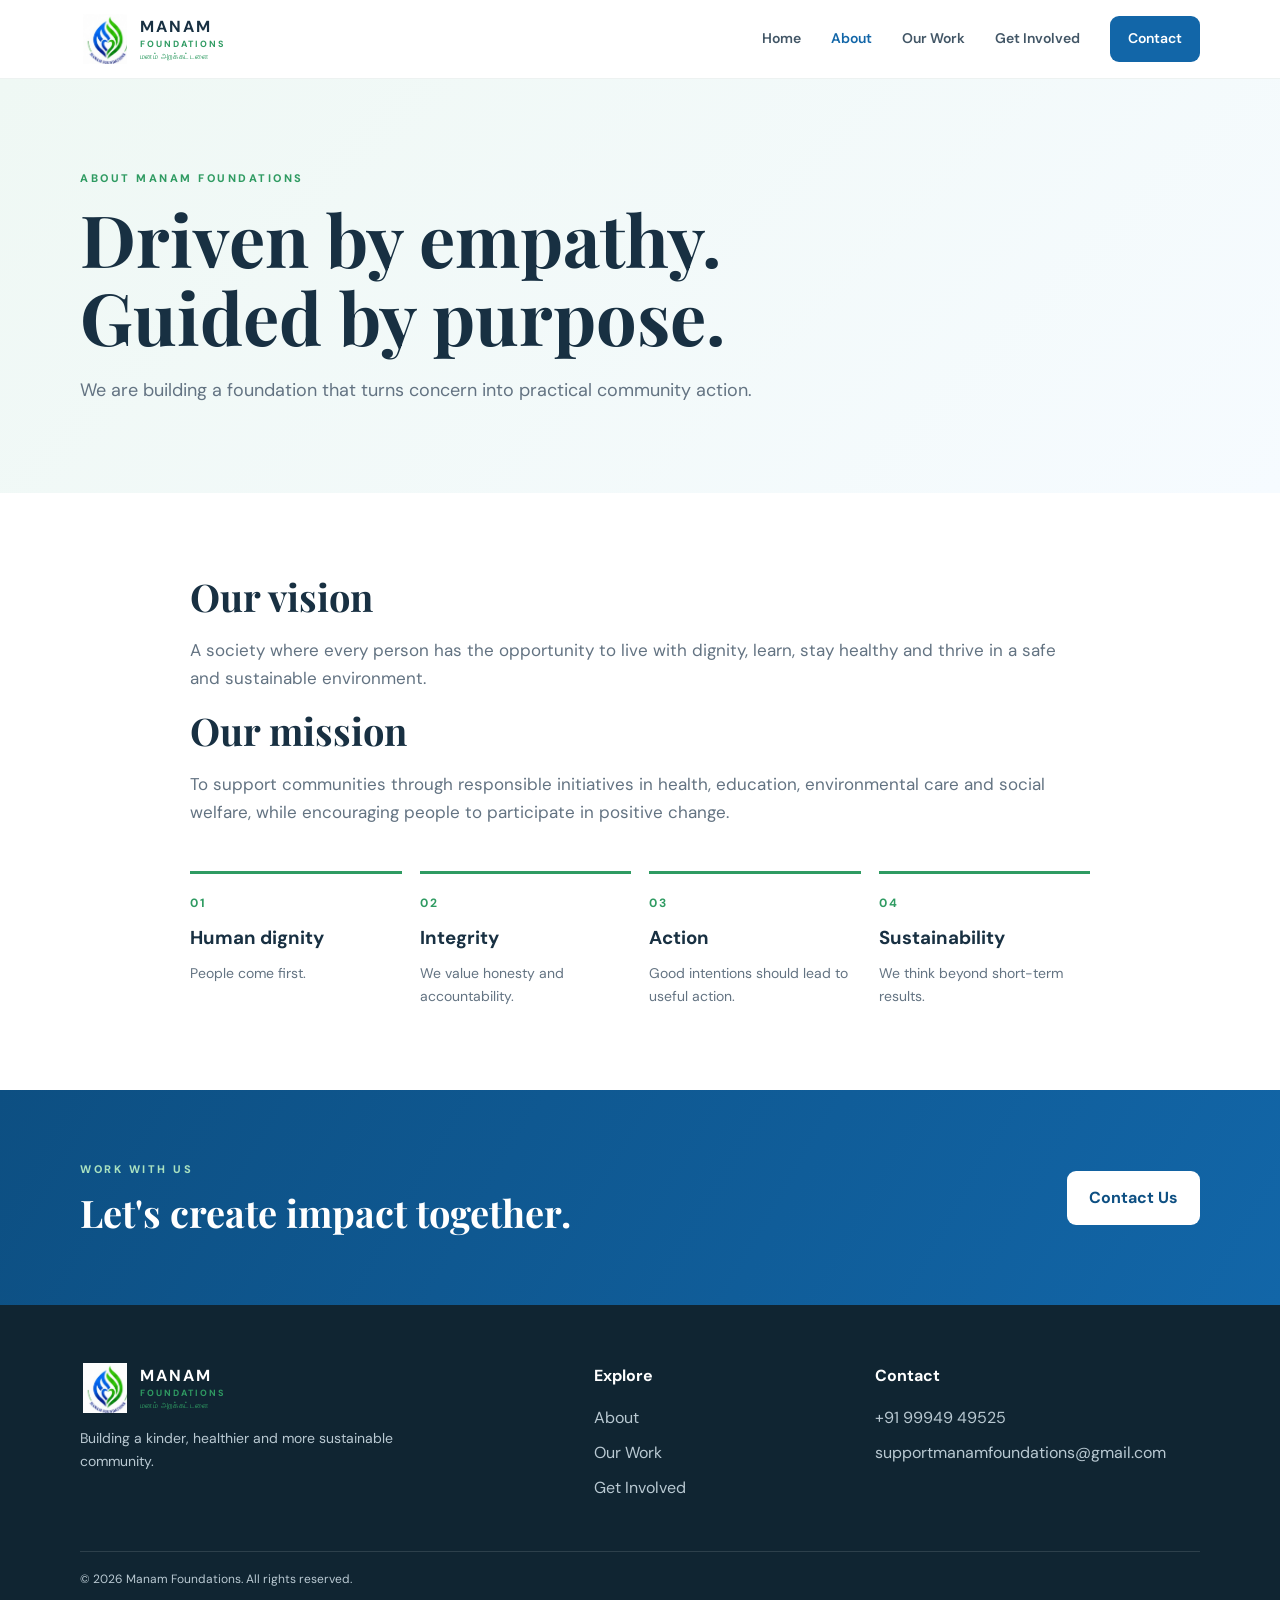
==== about.html @ e101f3ff "Add files via upload" ====
<!doctype html>
<html lang="en"><head><meta charset="utf-8"><meta name="viewport" content="width=device-width,initial-scale=1"><title>About | Manam Foundations</title><link rel="icon" href="manam-logo.png"><link rel="stylesheet" href="style.css"></head>
<body>
<header class="site-header"><div class="container nav-wrap"><a class="brand" href="index.html"><img src="manam-logo.png"><span><b>MANAM</b><small>FOUNDATIONS</small><em>மனம் அறக்கட்டளை</em></span></a><button class="menu-btn" aria-label="Open menu">☰</button><nav><a href="index.html">Home</a><a class="active" href="about.html">About</a><a href="programs.html">Our Work</a><a href="get-involved.html">Get Involved</a><a href="contact.html" class="nav-cta">Contact</a></nav></div></header>
<main>
<section class="page-hero"><div class="container"><p class="eyebrow">ABOUT MANAM FOUNDATIONS</p><h1>Driven by empathy. Guided by purpose.</h1><p>We are building a foundation that turns concern into practical community action.</p></div></section>
<section class="content-section"><div class="container narrow"><h2>Our vision</h2><p>A society where every person has the opportunity to live with dignity, learn, stay healthy and thrive in a safe and sustainable environment.</p><h2>Our mission</h2><p>To support communities through responsible initiatives in health, education, environmental care and social welfare, while encouraging people to participate in positive change.</p><div class="values"><div><b>01</b><h3>Human dignity</h3><p>People come first.</p></div><div><b>02</b><h3>Integrity</h3><p>We value honesty and accountability.</p></div><div><b>03</b><h3>Action</h3><p>Good intentions should lead to useful action.</p></div><div><b>04</b><h3>Sustainability</h3><p>We think beyond short-term results.</p></div></div></div></section>
<section class="cta"><div class="container cta-inner"><div><p class="eyebrow">WORK WITH US</p><h2>Let's create impact together.</h2></div><a class="btn light" href="contact.html">Contact Us</a></div></section>
</main>
<footer class="footer"><div class="container footer-grid"><div><a class="brand footer-brand" href="index.html"><img src="manam-logo.png"><span><b>MANAM</b><small>FOUNDATIONS</small><em>மனம் அறக்கட்டளை</em></span></a><p>Building a kinder, healthier and more sustainable community.</p></div><div><h4>Explore</h4><a href="about.html">About</a><a href="programs.html">Our Work</a><a href="get-involved.html">Get Involved</a></div><div><h4>Contact</h4><a href="tel:+919994949525">+91 99949 49525</a><a href="mailto:supportmanamfoundations@gmail.com">supportmanamfoundations@gmail.com</a></div></div><div class="container copyright">© 2026 Manam Foundations. All rights reserved.</div></footer><script src="script.js"></script></body></html>
---- style.css ----
@import url('https://fonts.googleapis.com/css2?family=DM+Sans:wght@400;500;600;700&family=Playfair+Display:wght@600;700&display=swap');
:root{--blue:#1266a8;--blue2:#0d4f82;--green:#2f9b62;--ink:#183042;--muted:#637382;--soft:#f2f8f6;--line:#dce8e7;--white:#fff;--shadow:0 18px 50px rgba(18,58,82,.10)}
*{box-sizing:border-box}html{scroll-behavior:smooth}body{margin:0;font-family:"DM Sans",Arial,sans-serif;color:var(--ink);background:#fff;line-height:1.65}a{color:inherit;text-decoration:none}.container{width:min(1120px,92%);margin:auto}
.site-header{position:sticky;top:0;z-index:20;background:rgba(255,255,255,.96);backdrop-filter:blur(12px);border-bottom:1px solid #edf2f1}.nav-wrap{min-height:78px;display:flex;align-items:center;justify-content:space-between}.brand{display:flex;align-items:center;gap:10px}.brand img{width:50px;height:50px;object-fit:contain}.brand span{display:flex;flex-direction:column;line-height:1}.brand b{letter-spacing:2px;font-size:16px}.brand small{letter-spacing:2px;font-size:9px;color:var(--green);margin-top:5px;font-weight:700}.brand em{font-style:normal;font-size:8px;color:var(--green);margin-top:3px;letter-spacing:.4px}nav{display:flex;align-items:center;gap:30px;font-size:14px;font-weight:600}nav a{padding:8px 0;color:#425666}nav a:hover,nav a.active{color:var(--blue)}.nav-cta{background:var(--blue);color:white!important;padding:11px 18px;border-radius:9px}.menu-btn{display:none;border:0;background:none;font-size:25px}
.hero{padding:86px 0 76px;background:linear-gradient(135deg,#f1f9f7 0%,#f7fbff 55%,#fff 100%)}.hero-grid{display:grid;grid-template-columns:1.1fr .9fr;gap:70px;align-items:center}.eyebrow{font-size:11px;letter-spacing:2.5px;color:var(--green);font-weight:800;margin:0 0 13px}.hero h1,.page-hero h1{font-family:"Playfair Display",Georgia,serif;font-size:clamp(43px,6vw,72px);line-height:1.08;margin:0 0 20px}.hero h1 span{color:var(--blue)}.hero-copy{font-size:18px;color:var(--muted);max-width:650px}.actions{display:flex;gap:13px;margin-top:30px;flex-wrap:wrap}.btn{display:inline-flex;align-items:center;justify-content:center;padding:13px 21px;border-radius:9px;font-weight:700;border:1px solid transparent}.btn.primary{background:var(--blue);color:white}.btn.secondary{background:white;border-color:var(--line);color:var(--ink)}.btn.light{background:white;color:var(--blue2)}
.hero-card{background:white;border-radius:28px;box-shadow:var(--shadow);padding:26px;transform:rotate(1.5deg)}.circle-art{height:355px;border-radius:22px;background:linear-gradient(160deg,#dff2e7,#dceefa);position:relative;overflow:hidden}.sun{position:absolute;width:100px;height:100px;border-radius:50%;background:#f7cf68;right:55px;top:45px}.leaf{position:absolute;width:100px;height:180px;border-radius:100% 0 100% 0;background:var(--green);transform:rotate(25deg);bottom:-30px}.leaf1{left:65px}.leaf2{left:170px;transform:rotate(60deg);background:#57ad7a}.person{position:absolute;width:70px;height:70px;border-radius:50%;background:var(--blue);bottom:95px}.person:after{content:"";position:absolute;width:100px;height:115px;background:var(--blue);border-radius:60px 60px 15px 15px;left:-15px;top:58px}.p1{left:85px}.p2{left:190px;background:var(--green)}.p2:after{background:var(--green)}.p3{left:295px;background:#f0a75c}.p3:after{background:#f0a75c}.hero-note{padding:20px 5px 0;font-size:16px}.hero-note b{font-size:20px}
.impact{padding:92px 0}.section-head{margin-bottom:38px}.centered{text-align:center}.section-head h2,.split h2,.content-section h2,.cta h2{font-family:"Playfair Display",Georgia,serif;font-size:38px;line-height:1.15;margin:0 0 12px}.section-head p{color:var(--muted)}.cards{display:grid;gap:20px}.cards.four{grid-template-columns:repeat(4,1fr)}.cards.two{grid-template-columns:repeat(2,1fr)}.cards.three{grid-template-columns:repeat(3,1fr)}.card,.work-card{border:1px solid var(--line);border-radius:16px;padding:28px;background:white;transition:.2s}.card:hover,.work-card:hover{transform:translateY(-4px);box-shadow:var(--shadow)}.icon{font-size:26px;color:var(--green);margin-bottom:18px}.card h3{margin:0 0 8px;font-size:20px}.card p,.work-card p{color:var(--muted);font-size:14px}.split{background:var(--soft);padding:90px 0}.split-grid{display:grid;grid-template-columns:1fr 1fr;gap:70px;align-items:center}.photo-placeholder{height:470px;border-radius:24px;background:linear-gradient(145deg,#0d5c89,#2f9b62);position:relative;overflow:hidden}.photo-placeholder:before{content:"";position:absolute;width:330px;height:330px;border:1px solid rgba(255,255,255,.25);border-radius:50%;left:-80px;bottom:-80px}.photo-overlay{position:absolute;left:35px;bottom:35px;color:white;display:flex;flex-direction:column}.photo-overlay span{letter-spacing:4px;font-size:13px}.photo-overlay b{font-family:"Playfair Display";font-size:29px;max-width:300px}.check-list{list-style:none;padding:0;margin:25px 0}.check-list li{margin:12px 0}.check-list li:before{content:"✓";color:var(--green);font-weight:800;margin-right:10px}.text-link{color:var(--blue);font-weight:800;font-size:14px}.cta{padding:70px 0;background:linear-gradient(120deg,var(--blue2),var(--blue));color:white}.cta .eyebrow{color:#a9e1c0}.cta-inner{display:flex;align-items:center;justify-content:space-between;gap:30px}.cta h2{max-width:720px;margin:0}.footer{background:#102532;color:#b9c9d2;padding:58px 0 20px}.footer-grid{display:grid;grid-template-columns:2fr 1fr 1.4fr;gap:50px}.footer h4{color:white;margin:0 0 15px}.footer-grid>div>a:not(.brand){display:block;margin:9px 0}.footer-brand{color:white}.footer p{max-width:330px;font-size:14px}.copyright{border-top:1px solid rgba(255,255,255,.12);margin-top:40px;padding-top:18px;font-size:12px}
.page-hero{padding:90px 0 70px;background:linear-gradient(135deg,#eff8f4,#f6fbff)}.page-hero h1{max-width:820px}.page-hero p:last-child{color:var(--muted);font-size:18px;max-width:700px}.content-section{padding:82px 0}.narrow{max-width:900px}.narrow>p{color:var(--muted);font-size:17px}.values{display:grid;grid-template-columns:repeat(4,1fr);gap:18px;margin-top:45px}.values div{border-top:3px solid var(--green);padding-top:15px}.values b,.work-card>span{color:var(--green);font-size:12px;letter-spacing:2px}.values h3{margin:8px 0}.values p{margin:0;color:var(--muted);font-size:14px}.work-card{padding:34px}.work-card h2{font-family:"Playfair Display";font-size:29px;margin:10px 0}.work-card ul{padding-left:18px;color:var(--muted);font-size:14px}.big{min-height:280px}.contact-grid{display:grid;grid-template-columns:1fr 1fr;gap:70px}.contact-item{padding:18px 0;border-bottom:1px solid var(--line);display:flex;flex-direction:column}.contact-item b{font-size:12px;letter-spacing:1.5px;color:var(--green);text-transform:uppercase}.contact-form{border:1px solid var(--line);border-radius:18px;padding:28px;box-shadow:var(--shadow)}label{display:block;font-size:13px;font-weight:700;margin-bottom:17px}input,textarea{display:block;width:100%;margin-top:7px;padding:12px;border:1px solid #ccdadd;border-radius:8px;font:inherit}textarea{resize:vertical}.contact-form small{display:block;color:var(--muted);margin-top:12px;font-size:11px}
@media(max-width:850px){nav{gap:15px}.hero-grid,.split-grid,.contact-grid{grid-template-columns:1fr}.hero{padding-top:55px}.hero-card{max-width:600px;margin:auto}.cards.four{grid-template-columns:repeat(2,1fr)}.values{grid-template-columns:repeat(2,1fr)}.footer-grid{grid-template-columns:1fr 1fr}.cta-inner{align-items:flex-start;flex-direction:column}}
@media(max-width:650px){.menu-btn{display:block}nav{display:none;position:absolute;left:4%;right:4%;top:70px;background:white;padding:15px;border:1px solid var(--line);border-radius:12px;box-shadow:var(--shadow);flex-direction:column;align-items:stretch;gap:3px}nav.open{display:flex}nav a{padding:11px 12px}.cards.four,.cards.two,.cards.three,.values{grid-template-columns:1fr}.hero h1,.page-hero h1{font-size:43px}.hero-copy{font-size:16px}.circle-art{height:290px}.p3{left:230px}.p2{left:150px}.p1{left:70px}.photo-placeholder{height:330px}.footer-grid{grid-template-columns:1fr}.cta h2,.section-head h2,.split h2,.content-section h2{font-size:31px}}
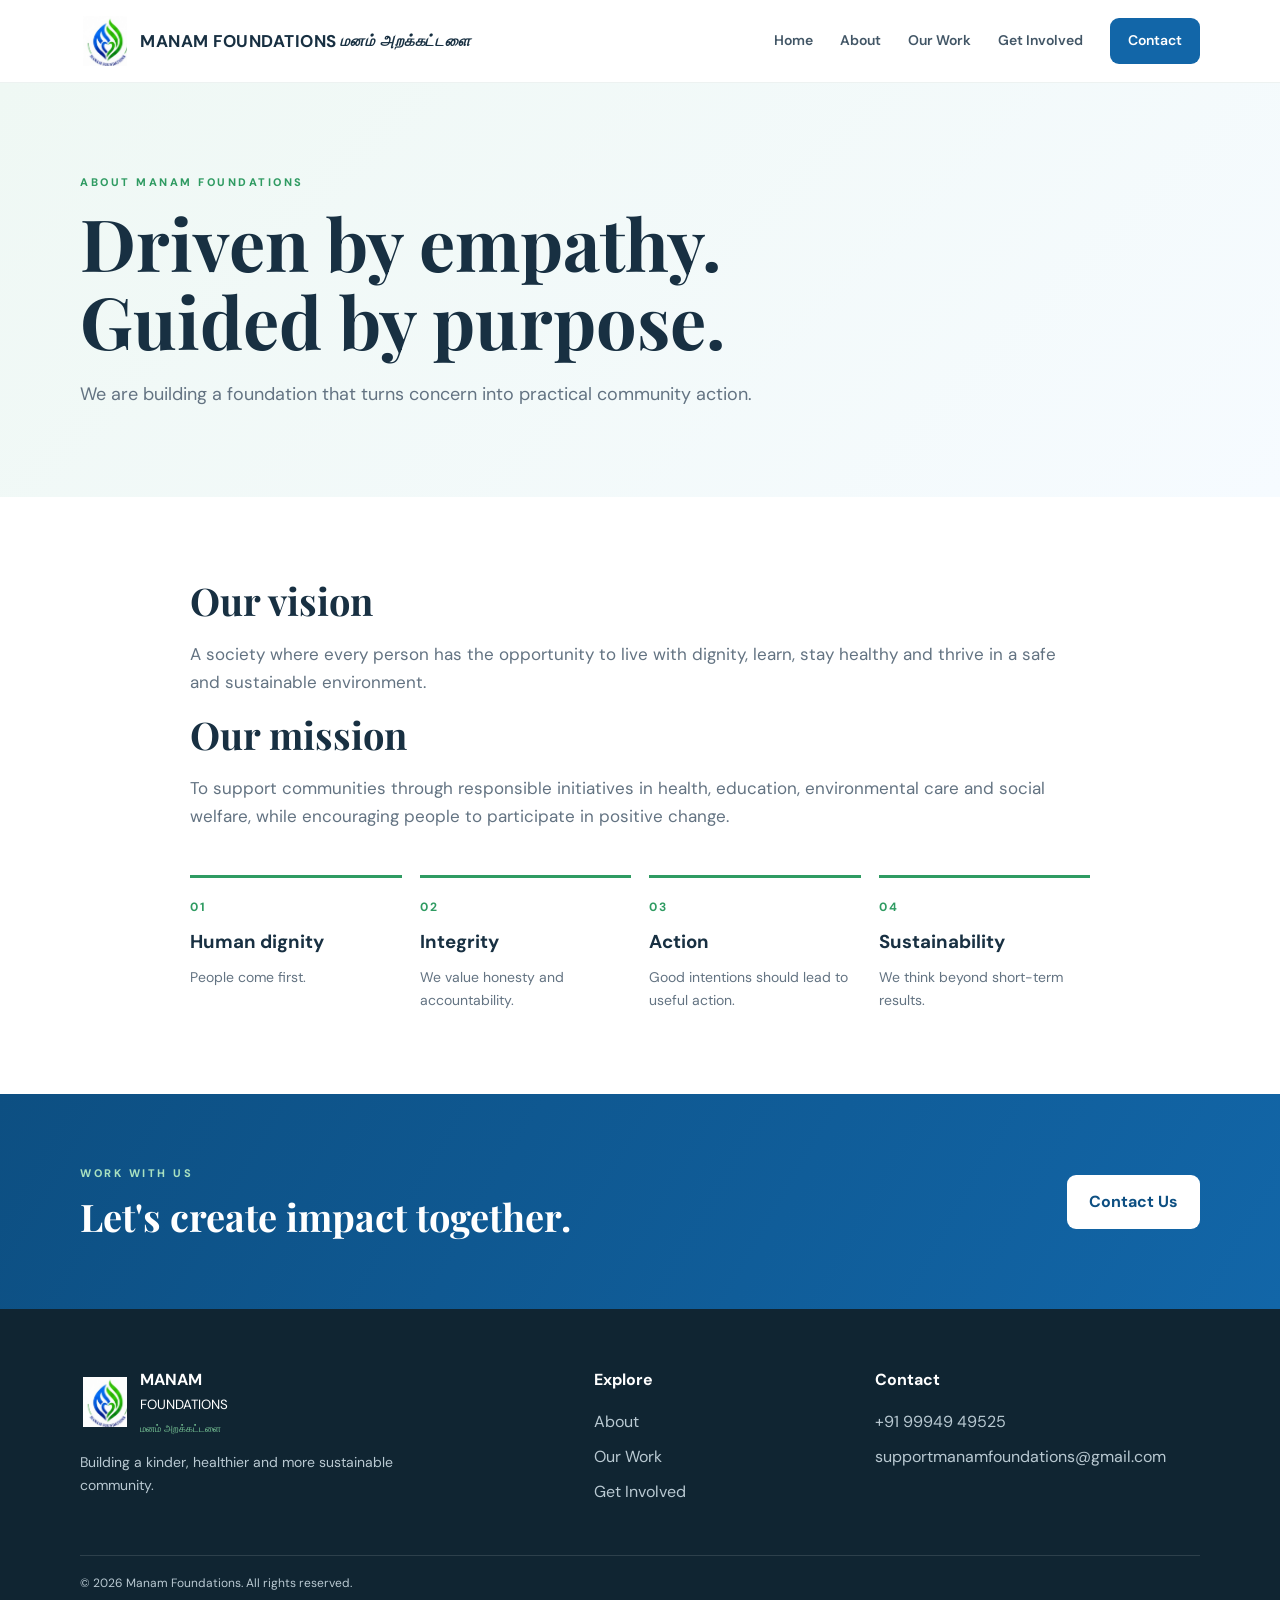
==== commit 22520fab: "Add files via upload" ====
--- a/about.html
+++ b/about.html
@@ -1,7 +1,29 @@
 <!doctype html>
 <html lang="en"><head><meta charset="utf-8"><meta name="viewport" content="width=device-width,initial-scale=1"><title>About | Manam Foundations</title><link rel="icon" href="manam-logo.png"><link rel="stylesheet" href="style.css"></head>
-<body>
-<header class="site-header"><div class="container nav-wrap"><a class="brand" href="index.html"><img src="manam-logo.png"><span><b>MANAM</b><small>FOUNDATIONS</small><em>மனம் அறக்கட்டளை</em></span></a><button class="menu-btn" aria-label="Open menu">☰</button><nav><a href="index.html">Home</a><a class="active" href="about.html">About</a><a href="programs.html">Our Work</a><a href="get-involved.html">Get Involved</a><a href="contact.html" class="nav-cta">Contact</a></nav></div></header>
+<body class="inner-page">
+<header class="site-header inner-header">
+  <div class="container nav-wrap">
+    <button class="menu-btn" type="button" aria-label="Open menu" aria-expanded="false">
+      <span></span><span></span><span></span>
+    </button>
+
+    <a class="brand" href="index.html" aria-label="Manam Foundations home">
+      <img src="manam-logo.png" alt="Manam Foundations logo">
+      <span class="brand-copy">
+        <strong>MANAM FOUNDATIONS</strong>
+        <em>மனம் அறக்கட்டளை</em>
+      </span>
+    </a>
+
+    <nav id="nav" aria-label="Main navigation">
+      <a href="index.html">Home</a>
+      <a href="about.html">About</a>
+      <a href="programs.html">Our Work</a>
+      <a href="get-involved.html">Get Involved</a>
+      <a href="contact.html" class="nav-cta">Contact</a>
+    </nav>
+  </div>
+</header>
 <main>
 <section class="page-hero"><div class="container"><p class="eyebrow">ABOUT MANAM FOUNDATIONS</p><h1>Driven by empathy. Guided by purpose.</h1><p>We are building a foundation that turns concern into practical community action.</p></div></section>
 <section class="content-section"><div class="container narrow"><h2>Our vision</h2><p>A society where every person has the opportunity to live with dignity, learn, stay healthy and thrive in a safe and sustainable environment.</p><h2>Our mission</h2><p>To support communities through responsible initiatives in health, education, environmental care and social welfare, while encouraging people to participate in positive change.</p><div class="values"><div><b>01</b><h3>Human dignity</h3><p>People come first.</p></div><div><b>02</b><h3>Integrity</h3><p>We value honesty and accountability.</p></div><div><b>03</b><h3>Action</h3><p>Good intentions should lead to useful action.</p></div><div><b>04</b><h3>Sustainability</h3><p>We think beyond short-term results.</p></div></div></div></section>
--- a/style.css
+++ b/style.css
@@ -1,10 +1,1087 @@
-@import url('https://fonts.googleapis.com/css2?family=DM+Sans:wght@400;500;600;700&family=Playfair+Display:wght@600;700&display=swap');
-:root{--blue:#1266a8;--blue2:#0d4f82;--green:#2f9b62;--ink:#183042;--muted:#637382;--soft:#f2f8f6;--line:#dce8e7;--white:#fff;--shadow:0 18px 50px rgba(18,58,82,.10)}
-*{box-sizing:border-box}html{scroll-behavior:smooth}body{margin:0;font-family:"DM Sans",Arial,sans-serif;color:var(--ink);background:#fff;line-height:1.65}a{color:inherit;text-decoration:none}.container{width:min(1120px,92%);margin:auto}
-.site-header{position:sticky;top:0;z-index:20;background:rgba(255,255,255,.96);backdrop-filter:blur(12px);border-bottom:1px solid #edf2f1}.nav-wrap{min-height:78px;display:flex;align-items:center;justify-content:space-between}.brand{display:flex;align-items:center;gap:10px}.brand img{width:50px;height:50px;object-fit:contain}.brand span{display:flex;flex-direction:column;line-height:1}.brand b{letter-spacing:2px;font-size:16px}.brand small{letter-spacing:2px;font-size:9px;color:var(--green);margin-top:5px;font-weight:700}.brand em{font-style:normal;font-size:8px;color:var(--green);margin-top:3px;letter-spacing:.4px}nav{display:flex;align-items:center;gap:30px;font-size:14px;font-weight:600}nav a{padding:8px 0;color:#425666}nav a:hover,nav a.active{color:var(--blue)}.nav-cta{background:var(--blue);color:white!important;padding:11px 18px;border-radius:9px}.menu-btn{display:none;border:0;background:none;font-size:25px}
-.hero{padding:86px 0 76px;background:linear-gradient(135deg,#f1f9f7 0%,#f7fbff 55%,#fff 100%)}.hero-grid{display:grid;grid-template-columns:1.1fr .9fr;gap:70px;align-items:center}.eyebrow{font-size:11px;letter-spacing:2.5px;color:var(--green);font-weight:800;margin:0 0 13px}.hero h1,.page-hero h1{font-family:"Playfair Display",Georgia,serif;font-size:clamp(43px,6vw,72px);line-height:1.08;margin:0 0 20px}.hero h1 span{color:var(--blue)}.hero-copy{font-size:18px;color:var(--muted);max-width:650px}.actions{display:flex;gap:13px;margin-top:30px;flex-wrap:wrap}.btn{display:inline-flex;align-items:center;justify-content:center;padding:13px 21px;border-radius:9px;font-weight:700;border:1px solid transparent}.btn.primary{background:var(--blue);color:white}.btn.secondary{background:white;border-color:var(--line);color:var(--ink)}.btn.light{background:white;color:var(--blue2)}
-.hero-card{background:white;border-radius:28px;box-shadow:var(--shadow);padding:26px;transform:rotate(1.5deg)}.circle-art{height:355px;border-radius:22px;background:linear-gradient(160deg,#dff2e7,#dceefa);position:relative;overflow:hidden}.sun{position:absolute;width:100px;height:100px;border-radius:50%;background:#f7cf68;right:55px;top:45px}.leaf{position:absolute;width:100px;height:180px;border-radius:100% 0 100% 0;background:var(--green);transform:rotate(25deg);bottom:-30px}.leaf1{left:65px}.leaf2{left:170px;transform:rotate(60deg);background:#57ad7a}.person{position:absolute;width:70px;height:70px;border-radius:50%;background:var(--blue);bottom:95px}.person:after{content:"";position:absolute;width:100px;height:115px;background:var(--blue);border-radius:60px 60px 15px 15px;left:-15px;top:58px}.p1{left:85px}.p2{left:190px;background:var(--green)}.p2:after{background:var(--green)}.p3{left:295px;background:#f0a75c}.p3:after{background:#f0a75c}.hero-note{padding:20px 5px 0;font-size:16px}.hero-note b{font-size:20px}
-.impact{padding:92px 0}.section-head{margin-bottom:38px}.centered{text-align:center}.section-head h2,.split h2,.content-section h2,.cta h2{font-family:"Playfair Display",Georgia,serif;font-size:38px;line-height:1.15;margin:0 0 12px}.section-head p{color:var(--muted)}.cards{display:grid;gap:20px}.cards.four{grid-template-columns:repeat(4,1fr)}.cards.two{grid-template-columns:repeat(2,1fr)}.cards.three{grid-template-columns:repeat(3,1fr)}.card,.work-card{border:1px solid var(--line);border-radius:16px;padding:28px;background:white;transition:.2s}.card:hover,.work-card:hover{transform:translateY(-4px);box-shadow:var(--shadow)}.icon{font-size:26px;color:var(--green);margin-bottom:18px}.card h3{margin:0 0 8px;font-size:20px}.card p,.work-card p{color:var(--muted);font-size:14px}.split{background:var(--soft);padding:90px 0}.split-grid{display:grid;grid-template-columns:1fr 1fr;gap:70px;align-items:center}.photo-placeholder{height:470px;border-radius:24px;background:linear-gradient(145deg,#0d5c89,#2f9b62);position:relative;overflow:hidden}.photo-placeholder:before{content:"";position:absolute;width:330px;height:330px;border:1px solid rgba(255,255,255,.25);border-radius:50%;left:-80px;bottom:-80px}.photo-overlay{position:absolute;left:35px;bottom:35px;color:white;display:flex;flex-direction:column}.photo-overlay span{letter-spacing:4px;font-size:13px}.photo-overlay b{font-family:"Playfair Display";font-size:29px;max-width:300px}.check-list{list-style:none;padding:0;margin:25px 0}.check-list li{margin:12px 0}.check-list li:before{content:"✓";color:var(--green);font-weight:800;margin-right:10px}.text-link{color:var(--blue);font-weight:800;font-size:14px}.cta{padding:70px 0;background:linear-gradient(120deg,var(--blue2),var(--blue));color:white}.cta .eyebrow{color:#a9e1c0}.cta-inner{display:flex;align-items:center;justify-content:space-between;gap:30px}.cta h2{max-width:720px;margin:0}.footer{background:#102532;color:#b9c9d2;padding:58px 0 20px}.footer-grid{display:grid;grid-template-columns:2fr 1fr 1.4fr;gap:50px}.footer h4{color:white;margin:0 0 15px}.footer-grid>div>a:not(.brand){display:block;margin:9px 0}.footer-brand{color:white}.footer p{max-width:330px;font-size:14px}.copyright{border-top:1px solid rgba(255,255,255,.12);margin-top:40px;padding-top:18px;font-size:12px}
-.page-hero{padding:90px 0 70px;background:linear-gradient(135deg,#eff8f4,#f6fbff)}.page-hero h1{max-width:820px}.page-hero p:last-child{color:var(--muted);font-size:18px;max-width:700px}.content-section{padding:82px 0}.narrow{max-width:900px}.narrow>p{color:var(--muted);font-size:17px}.values{display:grid;grid-template-columns:repeat(4,1fr);gap:18px;margin-top:45px}.values div{border-top:3px solid var(--green);padding-top:15px}.values b,.work-card>span{color:var(--green);font-size:12px;letter-spacing:2px}.values h3{margin:8px 0}.values p{margin:0;color:var(--muted);font-size:14px}.work-card{padding:34px}.work-card h2{font-family:"Playfair Display";font-size:29px;margin:10px 0}.work-card ul{padding-left:18px;color:var(--muted);font-size:14px}.big{min-height:280px}.contact-grid{display:grid;grid-template-columns:1fr 1fr;gap:70px}.contact-item{padding:18px 0;border-bottom:1px solid var(--line);display:flex;flex-direction:column}.contact-item b{font-size:12px;letter-spacing:1.5px;color:var(--green);text-transform:uppercase}.contact-form{border:1px solid var(--line);border-radius:18px;padding:28px;box-shadow:var(--shadow)}label{display:block;font-size:13px;font-weight:700;margin-bottom:17px}input,textarea{display:block;width:100%;margin-top:7px;padding:12px;border:1px solid #ccdadd;border-radius:8px;font:inherit}textarea{resize:vertical}.contact-form small{display:block;color:var(--muted);margin-top:12px;font-size:11px}
-@media(max-width:850px){nav{gap:15px}.hero-grid,.split-grid,.contact-grid{grid-template-columns:1fr}.hero{padding-top:55px}.hero-card{max-width:600px;margin:auto}.cards.four{grid-template-columns:repeat(2,1fr)}.values{grid-template-columns:repeat(2,1fr)}.footer-grid{grid-template-columns:1fr 1fr}.cta-inner{align-items:flex-start;flex-direction:column}}
-@media(max-width:650px){.menu-btn{display:block}nav{display:none;position:absolute;left:4%;right:4%;top:70px;background:white;padding:15px;border:1px solid var(--line);border-radius:12px;box-shadow:var(--shadow);flex-direction:column;align-items:stretch;gap:3px}nav.open{display:flex}nav a{padding:11px 12px}.cards.four,.cards.two,.cards.three,.values{grid-template-columns:1fr}.hero h1,.page-hero h1{font-size:43px}.hero-copy{font-size:16px}.circle-art{height:290px}.p3{left:230px}.p2{left:150px}.p1{left:70px}.photo-placeholder{height:330px}.footer-grid{grid-template-columns:1fr}.cta h2,.section-head h2,.split h2,.content-section h2{font-size:31px}}
+@import url('https://fonts.googleapis.com/css2?family=DM+Sans:wght@400;500;600;700;800&family=Playfair+Display:wght@600;700&display=swap');
+
+:root{
+  --blue:#1266a8;
+  --blue2:#0d4f82;
+  --green:#2f9b62;
+  --ink:#183042;
+  --muted:#637382;
+  --soft:#f2f8f6;
+  --line:#dce8e7;
+  --white:#fff;
+  --dark:#102532;
+  --shadow:0 18px 50px rgba(18,58,82,.10);
+}
+
+*{box-sizing:border-box}
+
+html{scroll-behavior:smooth}
+
+body{
+  margin:0;
+  font-family:"DM Sans",Arial,sans-serif;
+  color:var(--ink);
+  background:#fff;
+  line-height:1.65;
+}
+
+img{max-width:100%;display:block}
+
+a{color:inherit;text-decoration:none}
+
+button{font-family:inherit}
+
+.container{
+  width:min(1120px,92%);
+  margin:auto;
+}
+
+/* HEADER */
+
+.site-header{
+  position:sticky;
+  top:0;
+  z-index:1000;
+  background:rgba(255,255,255,.97);
+  backdrop-filter:blur(12px);
+  border-bottom:1px solid #edf2f1;
+}
+
+.nav-wrap{
+  min-height:82px;
+  display:flex;
+  align-items:center;
+  gap:20px;
+}
+
+.brand{
+  display:flex;
+  align-items:center;
+  gap:12px;
+  min-width:0;
+}
+
+.brand img{
+  width:58px;
+  height:58px;
+  object-fit:contain;
+  flex-shrink:0;
+}
+
+.brand-copy{
+  display:flex;
+  flex-direction:column;
+  line-height:1.05;
+}
+
+.brand-copy strong{
+  color:#153d86;
+  font-size:28px;
+  font-weight:800;
+  letter-spacing:2.4px;
+  white-space:nowrap;
+}
+
+.brand-copy em{
+  color:var(--green);
+  font-style:normal;
+  font-size:12px;
+  font-weight:600;
+  margin-top:6px;
+  letter-spacing:.6px;
+}
+
+nav{
+  margin-left:auto;
+  display:flex;
+  align-items:center;
+  gap:27px;
+  font-size:14px;
+  font-weight:600;
+}
+
+nav a{
+  padding:8px 0;
+  color:#425666;
+  white-space:nowrap;
+}
+
+nav a:hover,
+nav a.active{
+  color:var(--blue);
+}
+
+.nav-cta{
+  background:var(--blue);
+  color:white!important;
+  padding:10px 17px!important;
+  border-radius:9px;
+}
+
+.menu-btn{
+  display:none;
+  width:40px;
+  height:40px;
+  border:0;
+  background:transparent;
+  padding:7px;
+  cursor:pointer;
+  flex:0 0 40px;
+}
+
+.menu-btn span{
+  display:block;
+  width:24px;
+  height:2px;
+  margin:5px auto;
+  background:var(--ink);
+  border-radius:2px;
+}
+
+/* HERO */
+
+.hero{
+  padding:86px 0 76px;
+  background:linear-gradient(135deg,#f1f9f7 0%,#f7fbff 55%,#fff 100%);
+}
+
+.hero-grid{
+  display:grid;
+  grid-template-columns:1.1fr .9fr;
+  gap:70px;
+  align-items:center;
+}
+
+.eyebrow{
+  font-size:11px;
+  letter-spacing:2.5px;
+  color:var(--green);
+  font-weight:800;
+  margin:0 0 13px;
+}
+
+.hero h1,
+.page-hero h1{
+  font-family:"Playfair Display",Georgia,serif;
+  font-size:clamp(43px,6vw,72px);
+  line-height:1.08;
+  margin:0 0 20px;
+}
+
+.hero h1 span{color:var(--blue)}
+
+.hero-copy{
+  font-size:18px;
+  color:var(--muted);
+  max-width:650px;
+}
+
+.actions{
+  display:flex;
+  gap:13px;
+  margin-top:30px;
+  flex-wrap:wrap;
+}
+
+.btn{
+  display:inline-flex;
+  align-items:center;
+  justify-content:center;
+  padding:13px 21px;
+  border-radius:9px;
+  font-weight:700;
+  border:1px solid transparent;
+}
+
+.btn.primary{
+  background:var(--blue);
+  color:white;
+}
+
+.btn.primary:hover{background:var(--blue2)}
+
+.btn.secondary{
+  background:white;
+  border-color:var(--line);
+}
+
+.btn.light{
+  background:white;
+  color:var(--blue2);
+}
+
+/* HERO ART */
+
+.hero-card{
+  background:white;
+  border-radius:28px;
+  box-shadow:var(--shadow);
+  padding:26px;
+  transform:rotate(1.5deg);
+}
+
+.circle-art{
+  height:355px;
+  border-radius:22px;
+  background:linear-gradient(160deg,#dff2e7,#dceefa);
+  position:relative;
+  overflow:hidden;
+}
+
+.sun{
+  position:absolute;
+  width:100px;
+  height:100px;
+  border-radius:50%;
+  background:#f7cf68;
+  right:55px;
+  top:45px;
+}
+
+.leaf{
+  position:absolute;
+  width:100px;
+  height:180px;
+  border-radius:100% 0 100% 0;
+  background:var(--green);
+  transform:rotate(25deg);
+  bottom:-30px;
+}
+
+.leaf1{left:65px}
+
+.leaf2{
+  left:170px;
+  transform:rotate(60deg);
+  background:#57ad7a;
+}
+
+.person{
+  position:absolute;
+  width:70px;
+  height:70px;
+  border-radius:50%;
+  background:var(--blue);
+  bottom:95px;
+}
+
+.person:after{
+  content:"";
+  position:absolute;
+  width:100px;
+  height:115px;
+  background:var(--blue);
+  border-radius:60px 60px 15px 15px;
+  left:-15px;
+  top:58px;
+}
+
+.p1{left:85px}
+
+.p2{
+  left:190px;
+  background:var(--green);
+}
+
+.p2:after{background:var(--green)}
+
+.p3{
+  left:295px;
+  background:#f0a75c;
+}
+
+.p3:after{background:#f0a75c}
+
+.hero-note{
+  padding:20px 5px 0;
+  font-size:16px;
+}
+
+.hero-note b{font-size:20px}
+
+/* SECTIONS */
+
+.impact{padding:92px 0}
+
+.section-head{margin-bottom:38px}
+
+.centered{text-align:center}
+
+.section-head h2,
+.split h2,
+.content-section h2,
+.cta h2{
+  font-family:"Playfair Display",Georgia,serif;
+  font-size:38px;
+  line-height:1.15;
+  margin:0 0 12px;
+}
+
+.section-head p{color:var(--muted)}
+
+.cards{
+  display:grid;
+  gap:20px;
+}
+
+.cards.four{grid-template-columns:repeat(4,1fr)}
+.cards.two{grid-template-columns:repeat(2,1fr)}
+.cards.three{grid-template-columns:repeat(3,1fr)}
+
+.card,
+.work-card{
+  border:1px solid var(--line);
+  border-radius:16px;
+  padding:28px;
+  background:white;
+  transition:.2s;
+}
+
+.card:hover,
+.work-card:hover{
+  transform:translateY(-4px);
+  box-shadow:var(--shadow);
+}
+
+.icon{
+  font-size:26px;
+  color:var(--green);
+  margin-bottom:18px;
+}
+
+.card h3{
+  margin:0 0 8px;
+  font-size:20px;
+}
+
+.card p,
+.work-card p{
+  color:var(--muted);
+  font-size:14px;
+}
+
+/* APPROACH */
+
+.split{
+  background:var(--soft);
+  padding:90px 0;
+}
+
+.split-grid{
+  display:grid;
+  grid-template-columns:1fr 1fr;
+  gap:70px;
+  align-items:center;
+}
+
+.photo-placeholder{
+  height:470px;
+  border-radius:24px;
+  background:linear-gradient(145deg,#0d5c89,#2f9b62);
+  position:relative;
+  overflow:hidden;
+}
+
+.photo-placeholder:before{
+  content:"";
+  position:absolute;
+  width:330px;
+  height:330px;
+  border:1px solid rgba(255,255,255,.25);
+  border-radius:50%;
+  left:-80px;
+  bottom:-80px;
+}
+
+.photo-overlay{
+  position:absolute;
+  left:35px;
+  bottom:35px;
+  color:white;
+  display:flex;
+  flex-direction:column;
+}
+
+.photo-overlay span{
+  letter-spacing:4px;
+  font-size:13px;
+}
+
+.photo-overlay b{
+  font-family:"Playfair Display",Georgia,serif;
+  font-size:29px;
+  max-width:300px;
+}
+
+.check-list{
+  list-style:none;
+  padding:0;
+  margin:25px 0;
+}
+
+.check-list li{margin:12px 0}
+
+.check-list li:before{
+  content:"✓";
+  color:var(--green);
+  font-weight:800;
+  margin-right:10px;
+}
+
+.text-link{
+  color:var(--blue);
+  font-weight:800;
+  font-size:14px;
+}
+
+/* CTA */
+
+.cta{
+  padding:70px 0;
+  background:linear-gradient(120deg,var(--blue2),var(--blue));
+  color:white;
+}
+
+.cta .eyebrow{color:#a9e1c0}
+
+.cta-inner{
+  display:flex;
+  align-items:center;
+  justify-content:space-between;
+  gap:30px;
+}
+
+.cta h2{
+  max-width:720px;
+  margin:0;
+}
+
+/* FOOTER */
+
+.footer{
+  background:var(--dark);
+  color:#b9c9d2;
+  padding:58px 0 20px;
+}
+
+.footer-grid{
+  display:grid;
+  grid-template-columns:2fr 1fr 1.4fr;
+  gap:50px;
+}
+
+.footer-brand{
+  display:flex;
+  align-items:center;
+  gap:12px;
+  color:white;
+}
+
+.footer-brand img{
+  width:58px;
+  height:58px;
+  object-fit:contain;
+  flex-shrink:0;
+}
+
+.footer-brand span{
+  display:flex;
+  flex-direction:column;
+}
+
+.footer-brand strong{
+  color:white;
+  font-size:19px;
+  font-weight:800;
+  letter-spacing:1.3px;
+  white-space:nowrap;
+}
+
+.footer-brand em{
+  color:#7dcc9b;
+  font-size:10px;
+  font-style:normal;
+  margin-top:5px;
+}
+
+.footer h4{
+  color:white;
+  margin:0 0 15px;
+}
+
+.footer-grid>div>a:not(.footer-brand){
+  display:block;
+  margin:9px 0;
+}
+
+.footer p{
+  max-width:330px;
+  font-size:14px;
+}
+
+.copyright{
+  border-top:1px solid rgba(255,255,255,.12);
+  margin-top:40px;
+  padding-top:18px;
+  font-size:12px;
+}
+
+/* INNER PAGES */
+
+.page-hero{
+  padding:90px 0 70px;
+  background:linear-gradient(135deg,#eff8f4,#f6fbff);
+}
+
+.page-hero h1{max-width:820px}
+
+.page-hero p:last-child{
+  color:var(--muted);
+  font-size:18px;
+  max-width:700px;
+}
+
+.content-section{padding:82px 0}
+
+.narrow{max-width:900px}
+
+.narrow>p{
+  color:var(--muted);
+  font-size:17px;
+}
+
+.values{
+  display:grid;
+  grid-template-columns:repeat(4,1fr);
+  gap:18px;
+  margin-top:45px;
+}
+
+.values div{
+  border-top:3px solid var(--green);
+  padding-top:15px;
+}
+
+.values b,
+.work-card>span{
+  color:var(--green);
+  font-size:12px;
+  letter-spacing:2px;
+}
+
+.values h3{margin:8px 0}
+
+.values p{
+  margin:0;
+  color:var(--muted);
+  font-size:14px;
+}
+
+.work-card{padding:34px}
+
+.work-card h2{
+  font-family:"Playfair Display",Georgia,serif;
+  font-size:29px;
+  margin:10px 0;
+}
+
+.work-card ul{
+  padding-left:18px;
+  color:var(--muted);
+  font-size:14px;
+}
+
+.big{min-height:280px}
+
+.contact-grid{
+  display:grid;
+  grid-template-columns:1fr 1fr;
+  gap:70px;
+}
+
+.contact-item{
+  padding:18px 0;
+  border-bottom:1px solid var(--line);
+  display:flex;
+  flex-direction:column;
+}
+
+.contact-item b{
+  font-size:12px;
+  letter-spacing:1.5px;
+  color:var(--green);
+  text-transform:uppercase;
+}
+
+.contact-form{
+  border:1px solid var(--line);
+  border-radius:18px;
+  padding:28px;
+  box-shadow:var(--shadow);
+}
+
+label{
+  display:block;
+  font-size:13px;
+  font-weight:700;
+  margin-bottom:17px;
+}
+
+input,
+textarea{
+  display:block;
+  width:100%;
+  margin-top:7px;
+  padding:12px;
+  border:1px solid #ccdadd;
+  border-radius:8px;
+  font:inherit;
+}
+
+textarea{resize:vertical}
+
+/* TABLET */
+
+@media(max-width:950px){
+
+  .nav-wrap{
+    min-height:76px;
+    gap:8px;
+  }
+
+  .menu-btn{
+    display:block;
+    order:1;
+  }
+
+  .brand{
+    order:2;
+    flex:1;
+  }
+
+  .brand img{
+    width:52px;
+    height:52px;
+  }
+
+  .brand-copy strong{
+    font-size:23px;
+    letter-spacing:1.5px;
+  }
+
+  .brand-copy em{
+    font-size:10px;
+  }
+
+  nav{
+    display:none;
+    position:absolute;
+    left:4%;
+    right:4%;
+    top:76px;
+    margin:0;
+    padding:14px;
+    background:#fff;
+    border:1px solid var(--line);
+    border-radius:12px;
+    box-shadow:var(--shadow);
+    flex-direction:column;
+    align-items:stretch;
+    gap:3px;
+  }
+
+  nav.open{display:flex}
+
+  nav a{
+    padding:11px 12px;
+  }
+
+  .hero-grid,
+  .split-grid,
+  .contact-grid{
+    grid-template-columns:1fr;
+  }
+
+  .hero{
+    padding-top:55px;
+  }
+
+  .hero-card{
+    max-width:600px;
+    width:100%;
+    margin:auto;
+  }
+
+  .cards.four{
+    grid-template-columns:repeat(2,1fr);
+  }
+
+  .values{
+    grid-template-columns:repeat(2,1fr);
+  }
+
+  .footer-grid{
+    grid-template-columns:1fr 1fr;
+  }
+
+  .cta-inner{
+    align-items:flex-start;
+    flex-direction:column;
+  }
+}
+
+/* MOBILE */
+
+@media(max-width:600px){
+
+  .container{
+    width:calc(100% - 32px);
+  }
+
+  .nav-wrap{
+    min-height:68px;
+    gap:7px;
+  }
+
+  .menu-btn{
+    display:block;
+    order:1;
+    width:36px;
+    height:36px;
+    flex-basis:36px;
+    padding:4px;
+  }
+
+  .menu-btn span{
+    width:22px;
+    height:2px;
+    margin:4px auto;
+  }
+
+  .brand{
+    order:2;
+    gap:7px;
+    min-width:0;
+  }
+
+  .brand img{
+    width:45px;
+    height:45px;
+  }
+
+  .brand-copy{
+    min-width:0;
+  }
+
+  .brand-copy strong{
+    font-size:17px;
+    letter-spacing:.7px;
+    white-space:nowrap;
+  }
+
+  .brand-copy em{
+    font-size:8px;
+    margin-top:4px;
+    letter-spacing:.2px;
+    white-space:nowrap;
+  }
+
+  nav{
+    top:68px;
+    left:16px;
+    right:16px;
+  }
+
+  .hero{
+    padding:55px 0;
+  }
+
+  .hero h1,
+  .page-hero h1{
+    font-size:43px;
+  }
+
+  .hero-copy{
+    font-size:16px;
+  }
+
+  .hero-card{
+    padding:18px;
+    border-radius:22px;
+  }
+
+  .circle-art{
+    height:290px;
+  }
+
+  .p1{left:55px}
+  .p2{left:135px}
+  .p3{left:215px}
+
+  .cards.four,
+  .cards.two,
+  .cards.three,
+  .values{
+    grid-template-columns:1fr;
+  }
+
+  .impact{
+    padding:65px 0;
+  }
+
+  .section-head{
+    margin-bottom:28px;
+  }
+
+  .section-head h2,
+  .split h2,
+  .content-section h2,
+  .cta h2{
+    font-size:31px;
+  }
+
+  .split{
+    padding:65px 0;
+  }
+
+  .photo-placeholder{
+    height:330px;
+  }
+
+  .cta{
+    padding:55px 0;
+  }
+
+  .footer{
+    padding:45px 0 20px;
+  }
+
+  .footer-grid{
+    grid-template-columns:1fr;
+    gap:32px;
+  }
+
+  .footer-brand img{
+    width:48px;
+    height:48px;
+  }
+
+  .footer-brand strong{
+    font-size:16px;
+    letter-spacing:.8px;
+  }
+
+  .footer-brand em{
+    font-size:9px;
+  }
+
+  .footer p{
+    max-width:100%;
+  }
+
+  .copyright{
+    margin-top:30px;
+  }
+}
+
+
+/* =========================================================
+   INNER PAGE COMPACT HEADER
+   About / Our Work / Get Involved / Contact
+   ========================================================= */
+
+.inner-page .site-header{
+  position:sticky;
+  top:0;
+  z-index:1000;
+  background:rgba(255,255,255,.97);
+  backdrop-filter:blur(12px);
+  border-bottom:1px solid #edf2f1;
+}
+
+.inner-page .nav-wrap{
+  min-height:82px;
+  display:flex;
+  align-items:center;
+  gap:20px;
+}
+
+.inner-page .menu-btn{
+  display:none;
+}
+
+.inner-page .brand{
+  display:flex;
+  align-items:center;
+  gap:10px;
+  min-width:0;
+}
+
+.inner-page .brand img{
+  width:50px;
+  height:50px;
+  object-fit:contain;
+  flex-shrink:0;
+}
+
+.inner-page .brand-copy{
+  display:flex;
+  flex-direction:row;
+  align-items:center;
+  gap:3px;
+  line-height:1;
+  min-width:0;
+}
+
+.inner-page .brand-copy strong{
+  color:#183042;
+  font-size:17px;
+  font-weight:700;
+  letter-spacing:.5px;
+  white-space:nowrap;
+}
+
+.inner-page .brand-copy em{
+  color:#183042;
+  font-style:italic;
+  font-size:15px;
+  white-space:nowrap;
+  margin:0;
+}
+
+.inner-page nav{
+  margin-left:auto;
+  display:flex;
+  align-items:center;
+  gap:27px;
+  font-size:14px;
+  font-weight:600;
+}
+
+.inner-page nav a{
+  padding:8px 0;
+  color:#425666;
+  white-space:nowrap;
+}
+
+.inner-page nav a:hover,
+.inner-page nav a.active{
+  color:var(--blue);
+}
+
+.inner-page .nav-cta{
+  background:var(--blue);
+  color:white!important;
+  padding:11px 18px!important;
+  border-radius:9px;
+}
+
+@media(max-width:950px){
+  .inner-page .nav-wrap{
+    min-height:76px;
+    gap:8px;
+  }
+
+  .inner-page .menu-btn{
+    display:block;
+    order:1;
+    width:40px;
+    height:40px;
+    border:0;
+    background:transparent;
+    padding:7px;
+    cursor:pointer;
+    flex:0 0 40px;
+  }
+
+  .inner-page .menu-btn span{
+    display:block;
+    width:24px;
+    height:2px;
+    margin:5px auto;
+    background:var(--ink);
+    border-radius:2px;
+  }
+
+  .inner-page .brand{
+    order:2;
+    flex:1;
+  }
+
+  .inner-page .brand img{
+    width:48px;
+    height:48px;
+  }
+
+  .inner-page nav{
+    display:none;
+    position:absolute;
+    left:4%;
+    right:4%;
+    top:76px;
+    margin:0;
+    padding:14px;
+    background:#fff;
+    border:1px solid var(--line);
+    border-radius:12px;
+    box-shadow:var(--shadow);
+    flex-direction:column;
+    align-items:stretch;
+    gap:3px;
+  }
+
+  .inner-page nav.open{
+    display:flex;
+  }
+
+  .inner-page nav a{
+    padding:11px 12px;
+  }
+}
+
+@media(max-width:600px){
+  .inner-page .nav-wrap{
+    min-height:68px;
+  }
+
+  .inner-page .menu-btn{
+    width:36px;
+    height:36px;
+    flex-basis:36px;
+    padding:4px;
+  }
+
+  .inner-page .menu-btn span{
+    width:22px;
+    height:2px;
+    margin:4px auto;
+  }
+
+  .inner-page .brand{
+    gap:7px;
+  }
+
+  .inner-page .brand img{
+    width:43px;
+    height:43px;
+  }
+
+  .inner-page .brand-copy{
+    gap:2px;
+  }
+
+  .inner-page .brand-copy strong{
+    font-size:14px;
+    letter-spacing:.3px;
+  }
+
+  .inner-page .brand-copy em{
+    font-size:11px;
+  }
+
+  .inner-page nav{
+    top:68px;
+    left:16px;
+    right:16px;
+  }
+}
